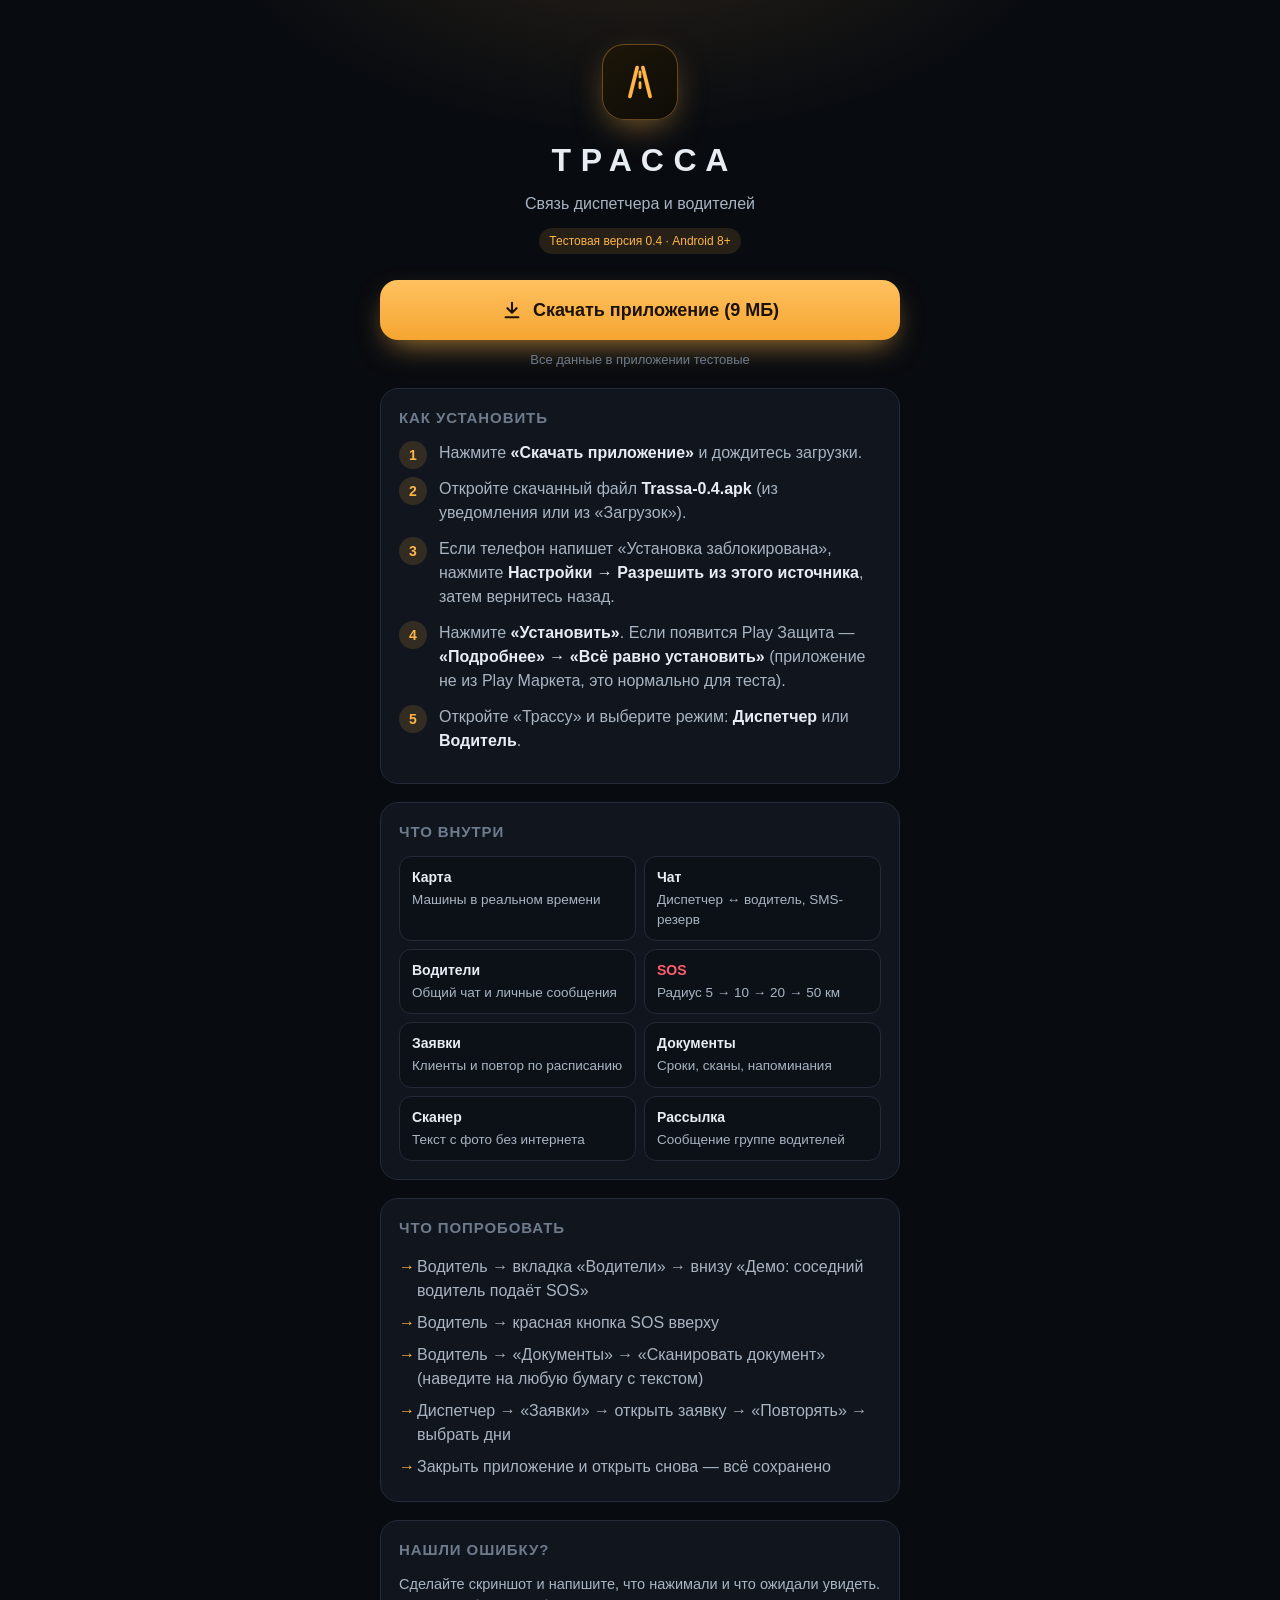
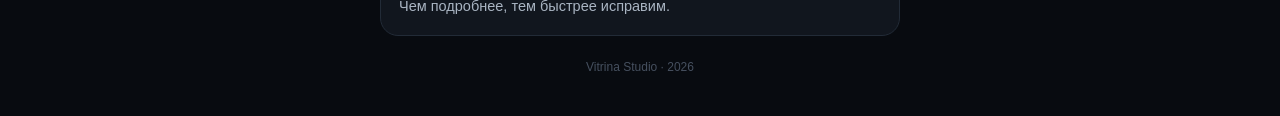
==== index.html @ e0b8108b "Trassa test download page Co-Authored-By: Claude Opus 5.5 <noreply@anthropic.com>" ====
<!DOCTYPE html>
<html lang="ru">
<head>
<meta charset="utf-8">
<meta name="viewport" content="width=device-width, initial-scale=1, viewport-fit=cover">
<meta name="theme-color" content="#080B10">
<meta name="robots" content="noindex">
<title>Трасса — тестовая версия</title>
<link rel="icon" href="data:image/svg+xml,%3Csvg xmlns='http://www.w3.org/2000/svg' viewBox='0 0 32 32'%3E%3Crect width='32' height='32' rx='8' fill='%230B0F14'/%3E%3Cpath d='M9 25 L14 7 M23 25 L18 7' stroke='%23FFB547' stroke-width='2.6' stroke-linecap='round'/%3E%3Cpath d='M16 10v3M16 17v3' stroke='%23FFB547' stroke-width='2' stroke-linecap='round'/%3E%3C/svg%3E">
<style>
:root{--bg:#080B10;--panel:#11161E;--line:#222B37;--tx:#E8EDF3;--tx2:#A9B4C2;--mut:#6E7B8C;--amber:#FFB547;--red:#FF5C6C;--move:#3DDC97}
*{box-sizing:border-box;margin:0;padding:0}
body{min-height:100vh;background:radial-gradient(700px 420px at 50% -8%,rgba(255,181,71,.16),transparent 65%),var(--bg);color:var(--tx);
  font:16px/1.5 -apple-system,"Segoe UI",Roboto,"Helvetica Neue",Arial,sans-serif;padding:32px 16px calc(40px + env(safe-area-inset-bottom))}
.wrap{max-width:520px;margin:0 auto}
.brand{text-align:center;margin:12px 0 26px}
.mark{width:76px;height:76px;margin:0 auto 16px;border-radius:22px;display:grid;place-items:center;background:linear-gradient(145deg,#1d1608,#0e0c08);box-shadow:inset 0 0 0 1px rgba(255,181,71,.35),0 12px 34px -10px rgba(255,181,71,.55)}
.mark svg{width:46px;height:46px}
h1{font-size:32px;letter-spacing:.3em;padding-left:.3em;font-weight:800}
.sub{color:var(--tx2);margin-top:8px}
.ver{display:inline-block;margin-top:12px;font-size:12px;color:var(--amber);background:rgba(255,181,71,.12);padding:4px 10px;border-radius:20px}
.dl{display:flex;align-items:center;justify-content:center;gap:10px;width:100%;height:60px;border-radius:18px;margin:6px 0 10px;
  background:linear-gradient(180deg,#FFC160,#F5A531);color:#1c1204;font-size:18px;font-weight:800;text-decoration:none;box-shadow:0 12px 30px -10px rgba(255,181,71,.7)}
.dl svg{width:22px;height:22px}
.note{text-align:center;color:var(--mut);font-size:13px}
.card{background:var(--panel);border:1px solid var(--line);border-radius:18px;padding:18px;margin-top:18px}
.card h2{font-size:15px;letter-spacing:.06em;text-transform:uppercase;color:var(--mut);margin-bottom:12px}
ol{list-style:none;counter-reset:s}
ol li{counter-increment:s;position:relative;padding:0 0 12px 40px;color:var(--tx2)}
ol li::before{content:counter(s);position:absolute;left:0;top:0;width:28px;height:28px;border-radius:50%;background:rgba(255,181,71,.14);color:var(--amber);font-weight:800;display:grid;place-items:center;font-size:14px}
ol li b{color:var(--tx)}
.feat{display:grid;grid-template-columns:1fr 1fr;gap:8px}
.feat div{background:#0C1118;border:1px solid var(--line);border-radius:12px;padding:10px 12px;font-size:13.5px;color:var(--tx2)}
.feat b{display:block;color:var(--tx);font-size:14px;margin-bottom:2px}
.feat .sos b{color:var(--red)}
.try li{color:var(--tx2);padding:4px 0 4px 18px;position:relative;list-style:none}
.try li::before{content:"→";position:absolute;left:0;color:var(--amber)}
.foot{text-align:center;color:#46505f;font-size:12px;margin-top:22px}
</style>
</head>
<body>
<div class="wrap">
  <div class="brand">
    <div class="mark"><svg viewBox="0 0 32 32"><path d="M9 26 L14 6 M23 26 L18 6" stroke="#FFB547" stroke-width="2.6" stroke-linecap="round" fill="none"/><path d="M16 9v3.5M16 16.5V20" stroke="#FFB547" stroke-width="2" stroke-linecap="round"/></svg></div>
    <h1>ТРАССА</h1>
    <div class="sub">Связь диспетчера и водителей</div>
    <div class="ver">Тестовая версия 0.4 · Android 8+</div>
  </div>

  <a class="dl" href="https://github.com/ilostmywallet2000/trassa-demo/releases/download/v0.4/Trassa-0.4.apk">
    <svg viewBox="0 0 24 24" fill="none" stroke="currentColor" stroke-width="2.2" stroke-linecap="round" stroke-linejoin="round"><path d="M12 4v11M7 10l5 5 5-5M5 20h14"/></svg>
    Скачать приложение (9 МБ)
  </a>
  <div class="note">Все данные в приложении тестовые</div>

  <div class="card">
    <h2>Как установить</h2>
    <ol>
      <li>Нажмите <b>«Скачать приложение»</b> и дождитесь загрузки.</li>
      <li>Откройте скачанный файл <b>Trassa-0.4.apk</b> (из уведомления или из «Загрузок»).</li>
      <li>Если телефон напишет «Установка заблокирована», нажмите <b>Настройки → Разрешить из этого источника</b>, затем вернитесь назад.</li>
      <li>Нажмите <b>«Установить»</b>. Если появится Play Защита — <b>«Подробнее» → «Всё равно установить»</b> (приложение не из Play Маркета, это нормально для теста).</li>
      <li>Откройте «Трассу» и выберите режим: <b>Диспетчер</b> или <b>Водитель</b>.</li>
    </ol>
  </div>

  <div class="card">
    <h2>Что внутри</h2>
    <div class="feat">
      <div><b>Карта</b>Машины в реальном времени</div>
      <div><b>Чат</b>Диспетчер ↔ водитель, SMS-резерв</div>
      <div><b>Водители</b>Общий чат и личные сообщения</div>
      <div class="sos"><b>SOS</b>Радиус 5 → 10 → 20 → 50 км</div>
      <div><b>Заявки</b>Клиенты и повтор по расписанию</div>
      <div><b>Документы</b>Сроки, сканы, напоминания</div>
      <div><b>Сканер</b>Текст с фото без интернета</div>
      <div><b>Рассылка</b>Сообщение группе водителей</div>
    </div>
  </div>

  <div class="card">
    <h2>Что попробовать</h2>
    <ul class="try">
      <li>Водитель → вкладка «Водители» → внизу «Демо: соседний водитель подаёт SOS»</li>
      <li>Водитель → красная кнопка SOS вверху</li>
      <li>Водитель → «Документы» → «Сканировать документ» (наведите на любую бумагу с текстом)</li>
      <li>Диспетчер → «Заявки» → открыть заявку → «Повторять» → выбрать дни</li>
      <li>Закрыть приложение и открыть снова — всё сохранено</li>
    </ul>
  </div>

  <div class="card">
    <h2>Нашли ошибку?</h2>
    <div style="color:var(--tx2);font-size:14.5px">Сделайте скриншот и напишите, что нажимали и что ожидали увидеть. Чем подробнее, тем быстрее исправим.</div>
  </div>

  <div class="foot">Vitrina Studio · 2026</div>
</div>
</body>
</html>
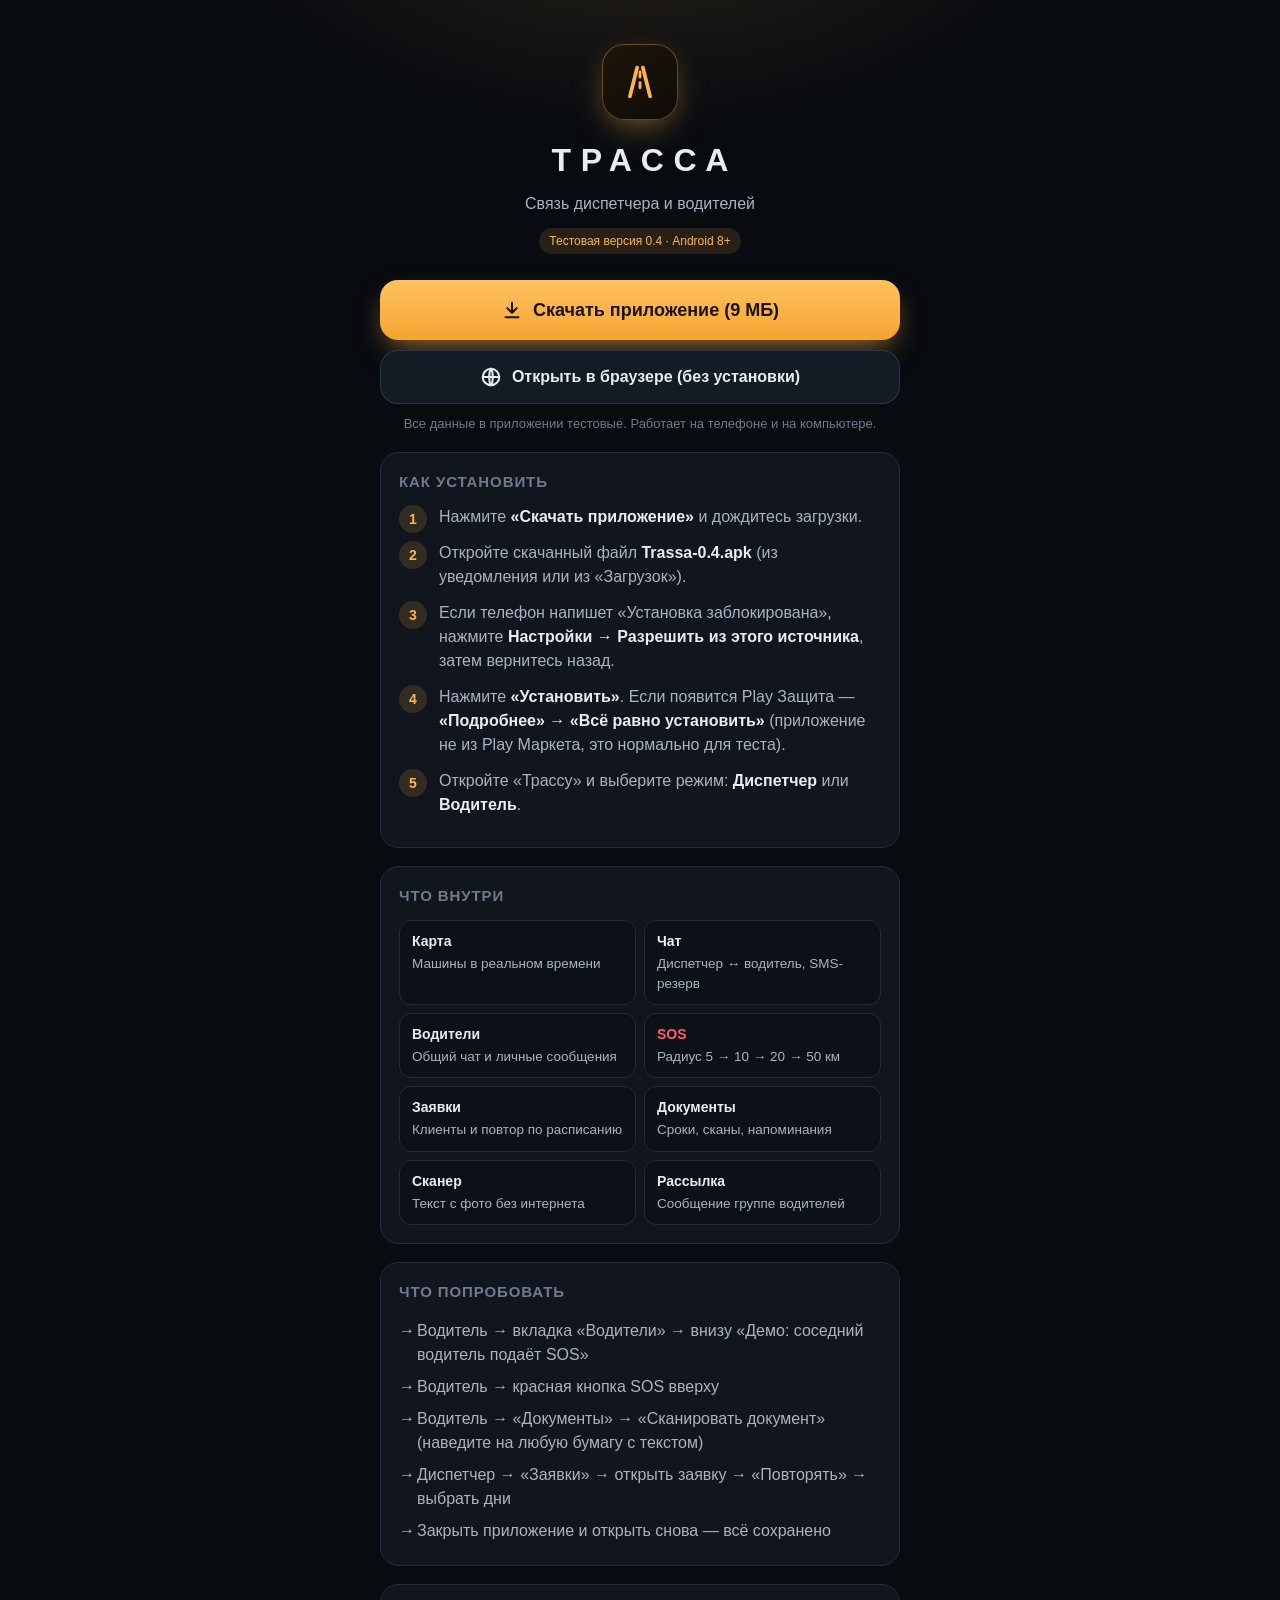
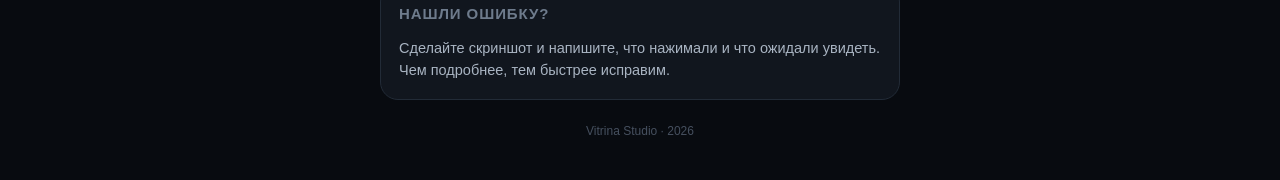
==== commit e3d90845: "Add browser version of the test app Co-Authored-By: Claude Opus 5.5 <noreply@anthropic.com>" ====
--- a/index.html
+++ b/index.html
@@ -23,6 +23,7 @@
   background:linear-gradient(180deg,#FFC160,#F5A531);color:#1c1204;font-size:18px;font-weight:800;text-decoration:none;box-shadow:0 12px 30px -10px rgba(255,181,71,.7)}
 .dl svg{width:22px;height:22px}
 .note{text-align:center;color:var(--mut);font-size:13px}
+.dl.web{background:#141B25;color:var(--tx);box-shadow:inset 0 0 0 1px #2c3644;font-size:16px;height:54px}
 .card{background:var(--panel);border:1px solid var(--line);border-radius:18px;padding:18px;margin-top:18px}
 .card h2{font-size:15px;letter-spacing:.06em;text-transform:uppercase;color:var(--mut);margin-bottom:12px}
 ol{list-style:none;counter-reset:s}
@@ -51,7 +52,11 @@
     <svg viewBox="0 0 24 24" fill="none" stroke="currentColor" stroke-width="2.2" stroke-linecap="round" stroke-linejoin="round"><path d="M12 4v11M7 10l5 5 5-5M5 20h14"/></svg>
     Скачать приложение (9 МБ)
   </a>
-  <div class="note">Все данные в приложении тестовые</div>
+  <a class="dl web" href="app/">
+    <svg viewBox="0 0 24 24" fill="none" stroke="currentColor" stroke-width="2.2" stroke-linecap="round" stroke-linejoin="round"><circle cx="12" cy="12" r="9"/><path d="M3 12h18M12 3c2.5 2.8 2.5 15.2 0 18M12 3c-2.5 2.8-2.5 15.2 0 18"/></svg>
+    Открыть в браузере (без установки)
+  </a>
+  <div class="note">Все данные в приложении тестовые. Работает на телефоне и на компьютере.</div>
 
   <div class="card">
     <h2>Как установить</h2>
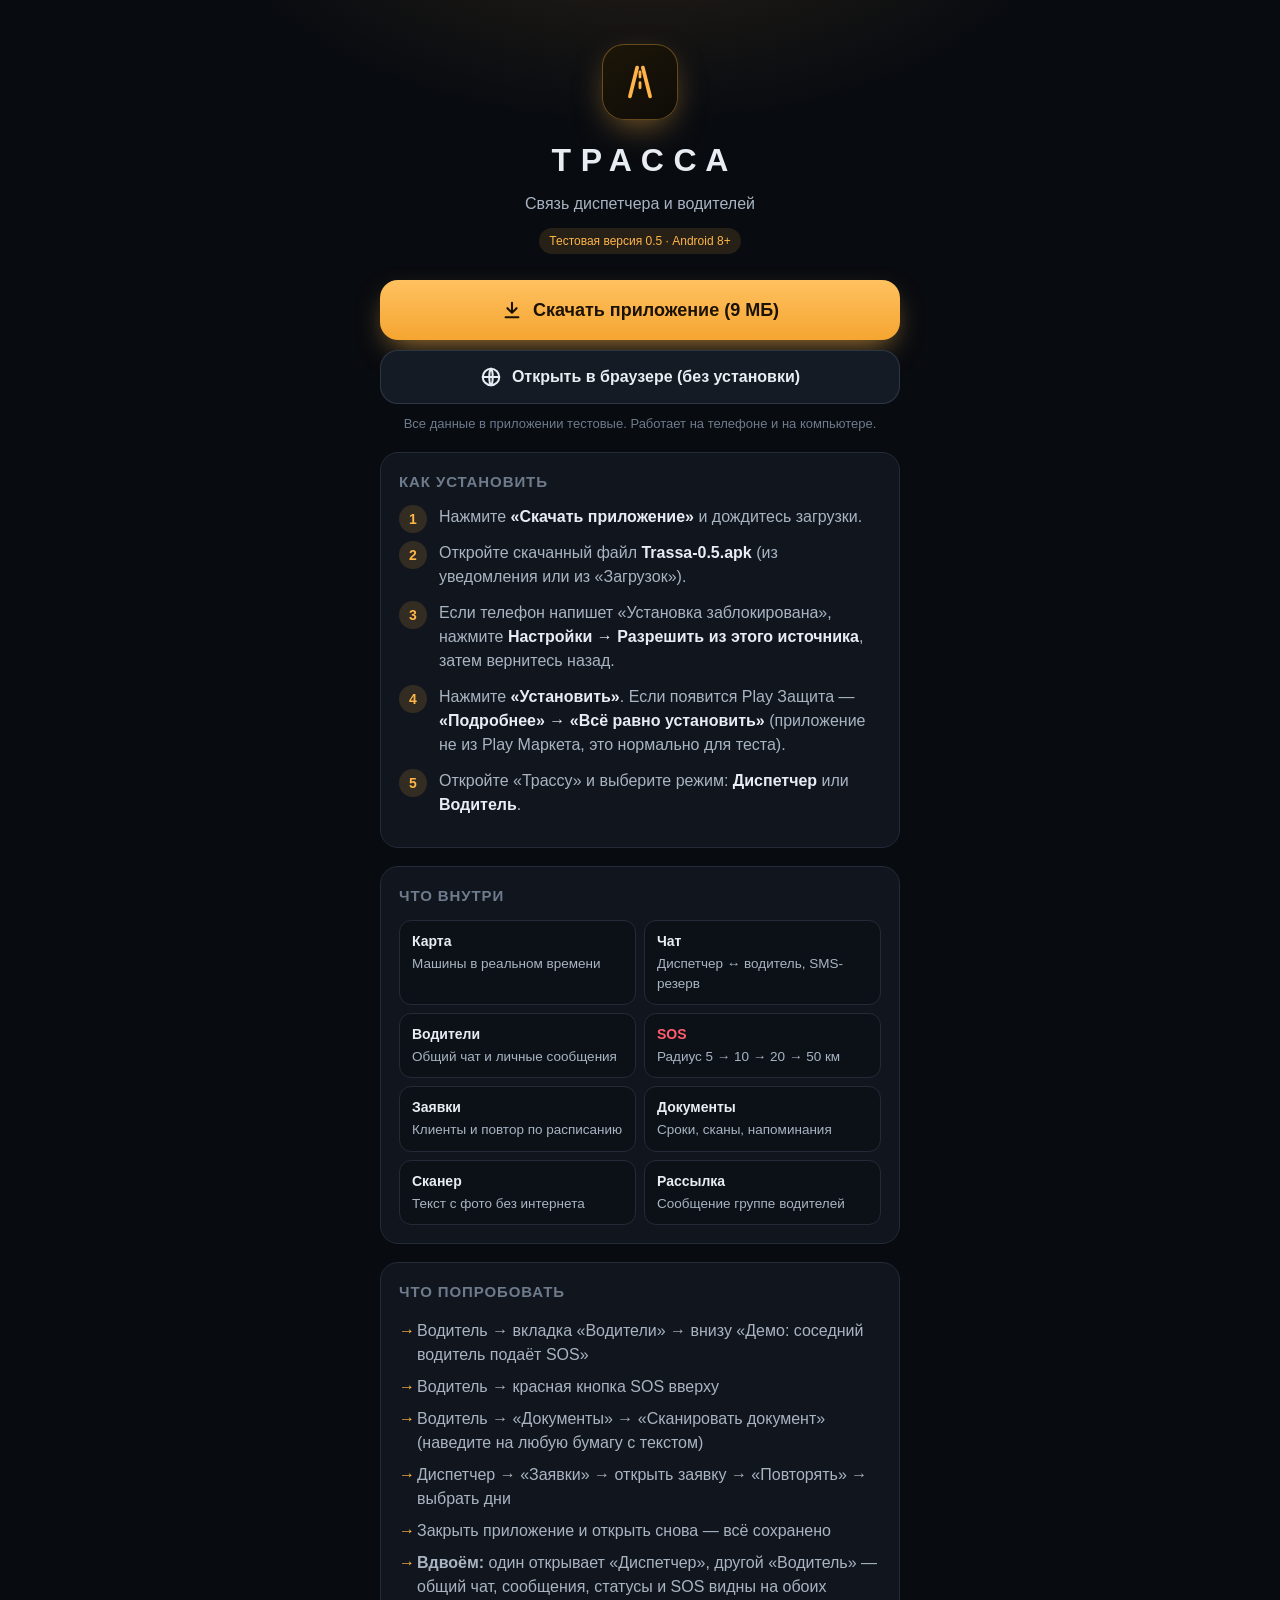
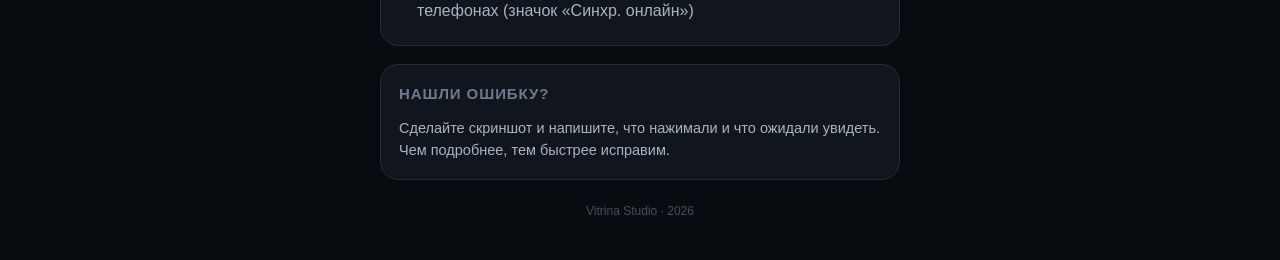
==== commit b0409131: "Trassa 0.5: test sync between devices; APK hosted on Pages Co-Authored-By: Claude Opus 5.5 <noreply@" ====
--- a/index.html
+++ b/index.html
@@ -45,10 +45,10 @@
     <div class="mark"><svg viewBox="0 0 32 32"><path d="M9 26 L14 6 M23 26 L18 6" stroke="#FFB547" stroke-width="2.6" stroke-linecap="round" fill="none"/><path d="M16 9v3.5M16 16.5V20" stroke="#FFB547" stroke-width="2" stroke-linecap="round"/></svg></div>
     <h1>ТРАССА</h1>
     <div class="sub">Связь диспетчера и водителей</div>
-    <div class="ver">Тестовая версия 0.4 · Android 8+</div>
+    <div class="ver">Тестовая версия 0.5 · Android 8+</div>
   </div>
 
-  <a class="dl" href="https://github.com/ilostmywallet2000/trassa-demo/releases/download/v0.4/Trassa-0.4.apk">
+  <a class="dl" href="Trassa.apk" download="Trassa-0.5.apk">
     <svg viewBox="0 0 24 24" fill="none" stroke="currentColor" stroke-width="2.2" stroke-linecap="round" stroke-linejoin="round"><path d="M12 4v11M7 10l5 5 5-5M5 20h14"/></svg>
     Скачать приложение (9 МБ)
   </a>
@@ -62,7 +62,7 @@
     <h2>Как установить</h2>
     <ol>
       <li>Нажмите <b>«Скачать приложение»</b> и дождитесь загрузки.</li>
-      <li>Откройте скачанный файл <b>Trassa-0.4.apk</b> (из уведомления или из «Загрузок»).</li>
+      <li>Откройте скачанный файл <b>Trassa-0.5.apk</b> (из уведомления или из «Загрузок»).</li>
       <li>Если телефон напишет «Установка заблокирована», нажмите <b>Настройки → Разрешить из этого источника</b>, затем вернитесь назад.</li>
       <li>Нажмите <b>«Установить»</b>. Если появится Play Защита — <b>«Подробнее» → «Всё равно установить»</b> (приложение не из Play Маркета, это нормально для теста).</li>
       <li>Откройте «Трассу» и выберите режим: <b>Диспетчер</b> или <b>Водитель</b>.</li>
@@ -91,6 +91,7 @@
       <li>Водитель → «Документы» → «Сканировать документ» (наведите на любую бумагу с текстом)</li>
       <li>Диспетчер → «Заявки» → открыть заявку → «Повторять» → выбрать дни</li>
       <li>Закрыть приложение и открыть снова — всё сохранено</li>
+      <li><b>Вдвоём:</b> один открывает «Диспетчер», другой «Водитель» — общий чат, сообщения, статусы и SOS видны на обоих телефонах (значок «Синхр. онлайн»)</li>
     </ul>
   </div>
 
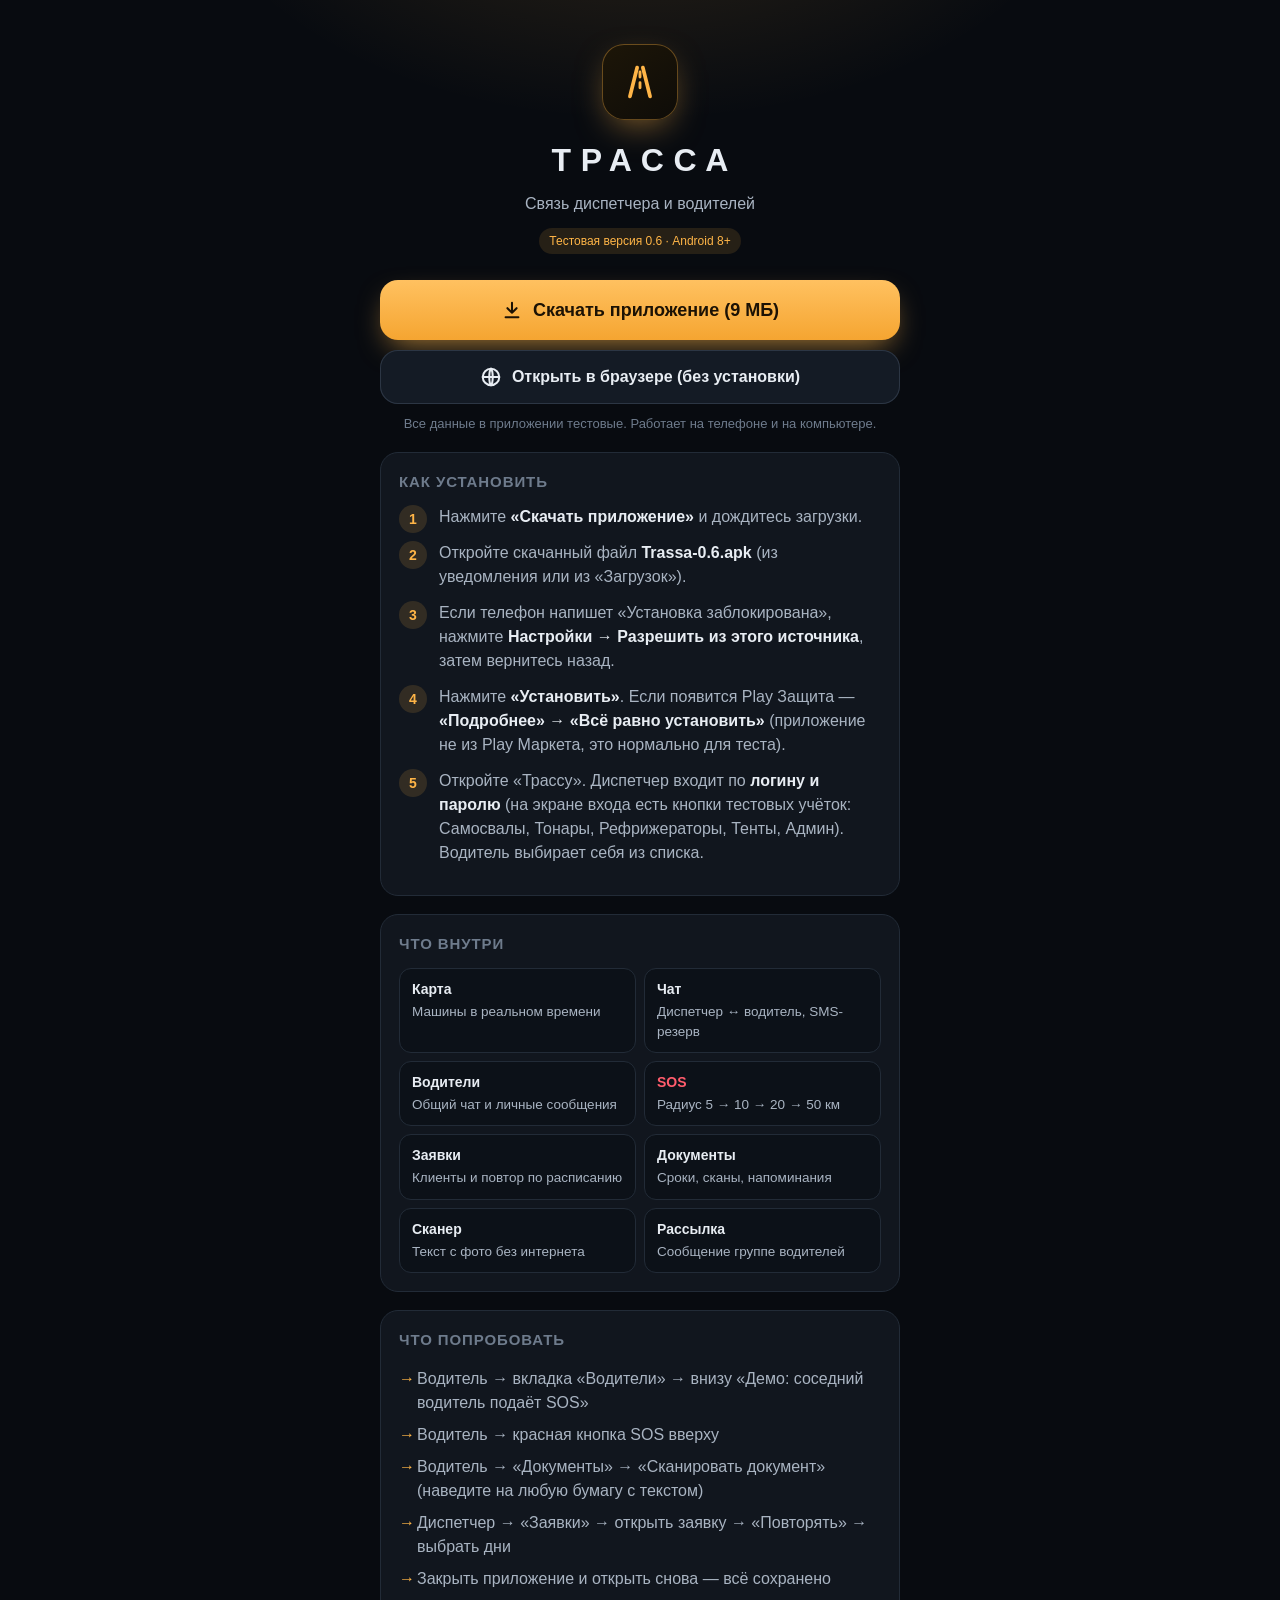
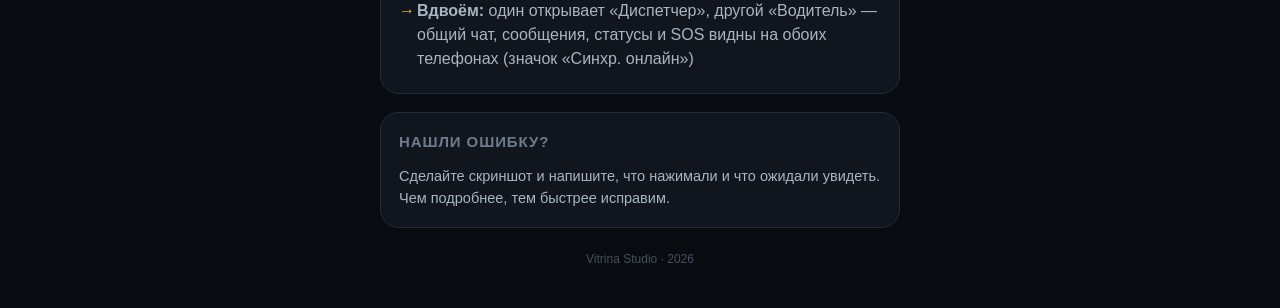
==== commit 3e8daa83: "Trassa 0.6: four fleets, logins per dispatcher, admin user management Co-Authored-By: Claude Opus 5." ====
--- a/index.html
+++ b/index.html
@@ -45,10 +45,10 @@
     <div class="mark"><svg viewBox="0 0 32 32"><path d="M9 26 L14 6 M23 26 L18 6" stroke="#FFB547" stroke-width="2.6" stroke-linecap="round" fill="none"/><path d="M16 9v3.5M16 16.5V20" stroke="#FFB547" stroke-width="2" stroke-linecap="round"/></svg></div>
     <h1>ТРАССА</h1>
     <div class="sub">Связь диспетчера и водителей</div>
-    <div class="ver">Тестовая версия 0.5 · Android 8+</div>
+    <div class="ver">Тестовая версия 0.6 · Android 8+</div>
   </div>
 
-  <a class="dl" href="Trassa.apk" download="Trassa-0.5.apk">
+  <a class="dl" href="Trassa.apk" download="Trassa-0.6.apk">
     <svg viewBox="0 0 24 24" fill="none" stroke="currentColor" stroke-width="2.2" stroke-linecap="round" stroke-linejoin="round"><path d="M12 4v11M7 10l5 5 5-5M5 20h14"/></svg>
     Скачать приложение (9 МБ)
   </a>
@@ -62,10 +62,10 @@
     <h2>Как установить</h2>
     <ol>
       <li>Нажмите <b>«Скачать приложение»</b> и дождитесь загрузки.</li>
-      <li>Откройте скачанный файл <b>Trassa-0.5.apk</b> (из уведомления или из «Загрузок»).</li>
+      <li>Откройте скачанный файл <b>Trassa-0.6.apk</b> (из уведомления или из «Загрузок»).</li>
       <li>Если телефон напишет «Установка заблокирована», нажмите <b>Настройки → Разрешить из этого источника</b>, затем вернитесь назад.</li>
       <li>Нажмите <b>«Установить»</b>. Если появится Play Защита — <b>«Подробнее» → «Всё равно установить»</b> (приложение не из Play Маркета, это нормально для теста).</li>
-      <li>Откройте «Трассу» и выберите режим: <b>Диспетчер</b> или <b>Водитель</b>.</li>
+      <li>Откройте «Трассу». Диспетчер входит по <b>логину и паролю</b> (на экране входа есть кнопки тестовых учёток: Самосвалы, Тонары, Рефрижераторы, Тенты, Админ). Водитель выбирает себя из списка.</li>
     </ol>
   </div>
 
